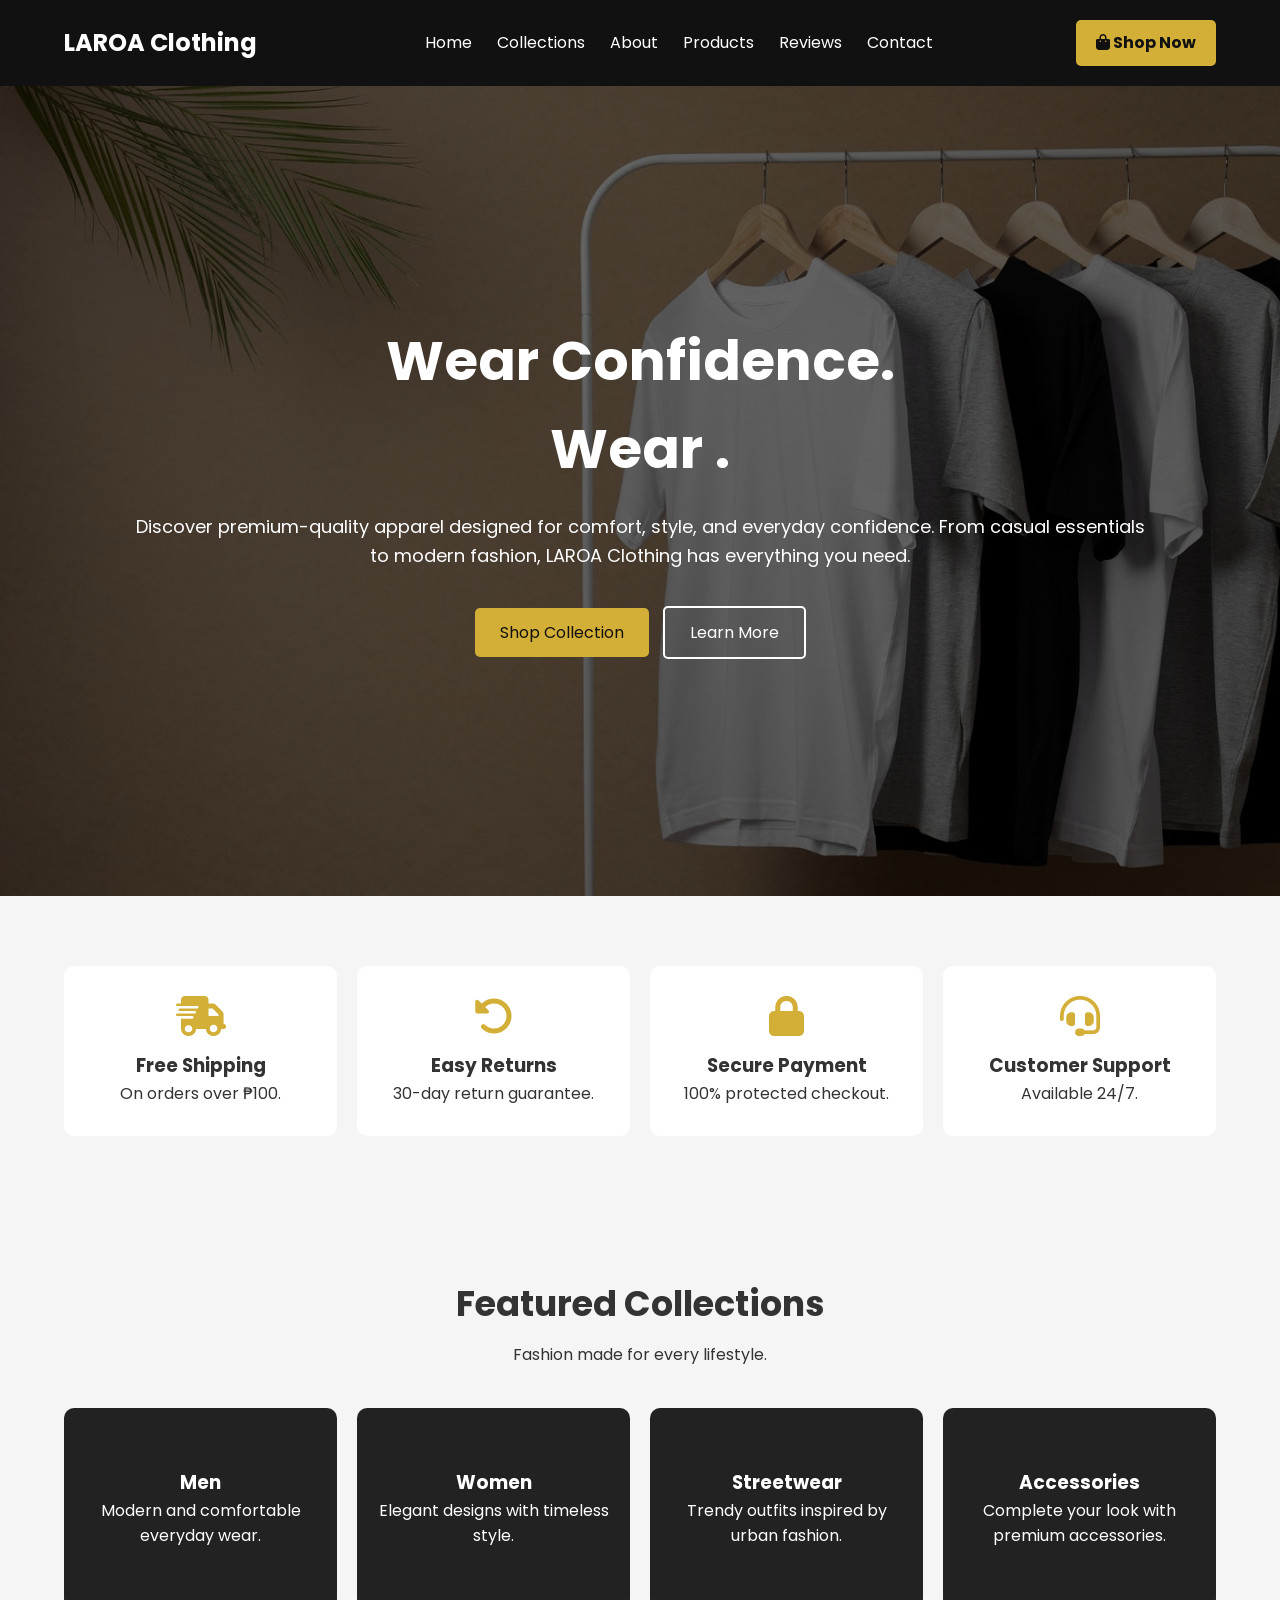
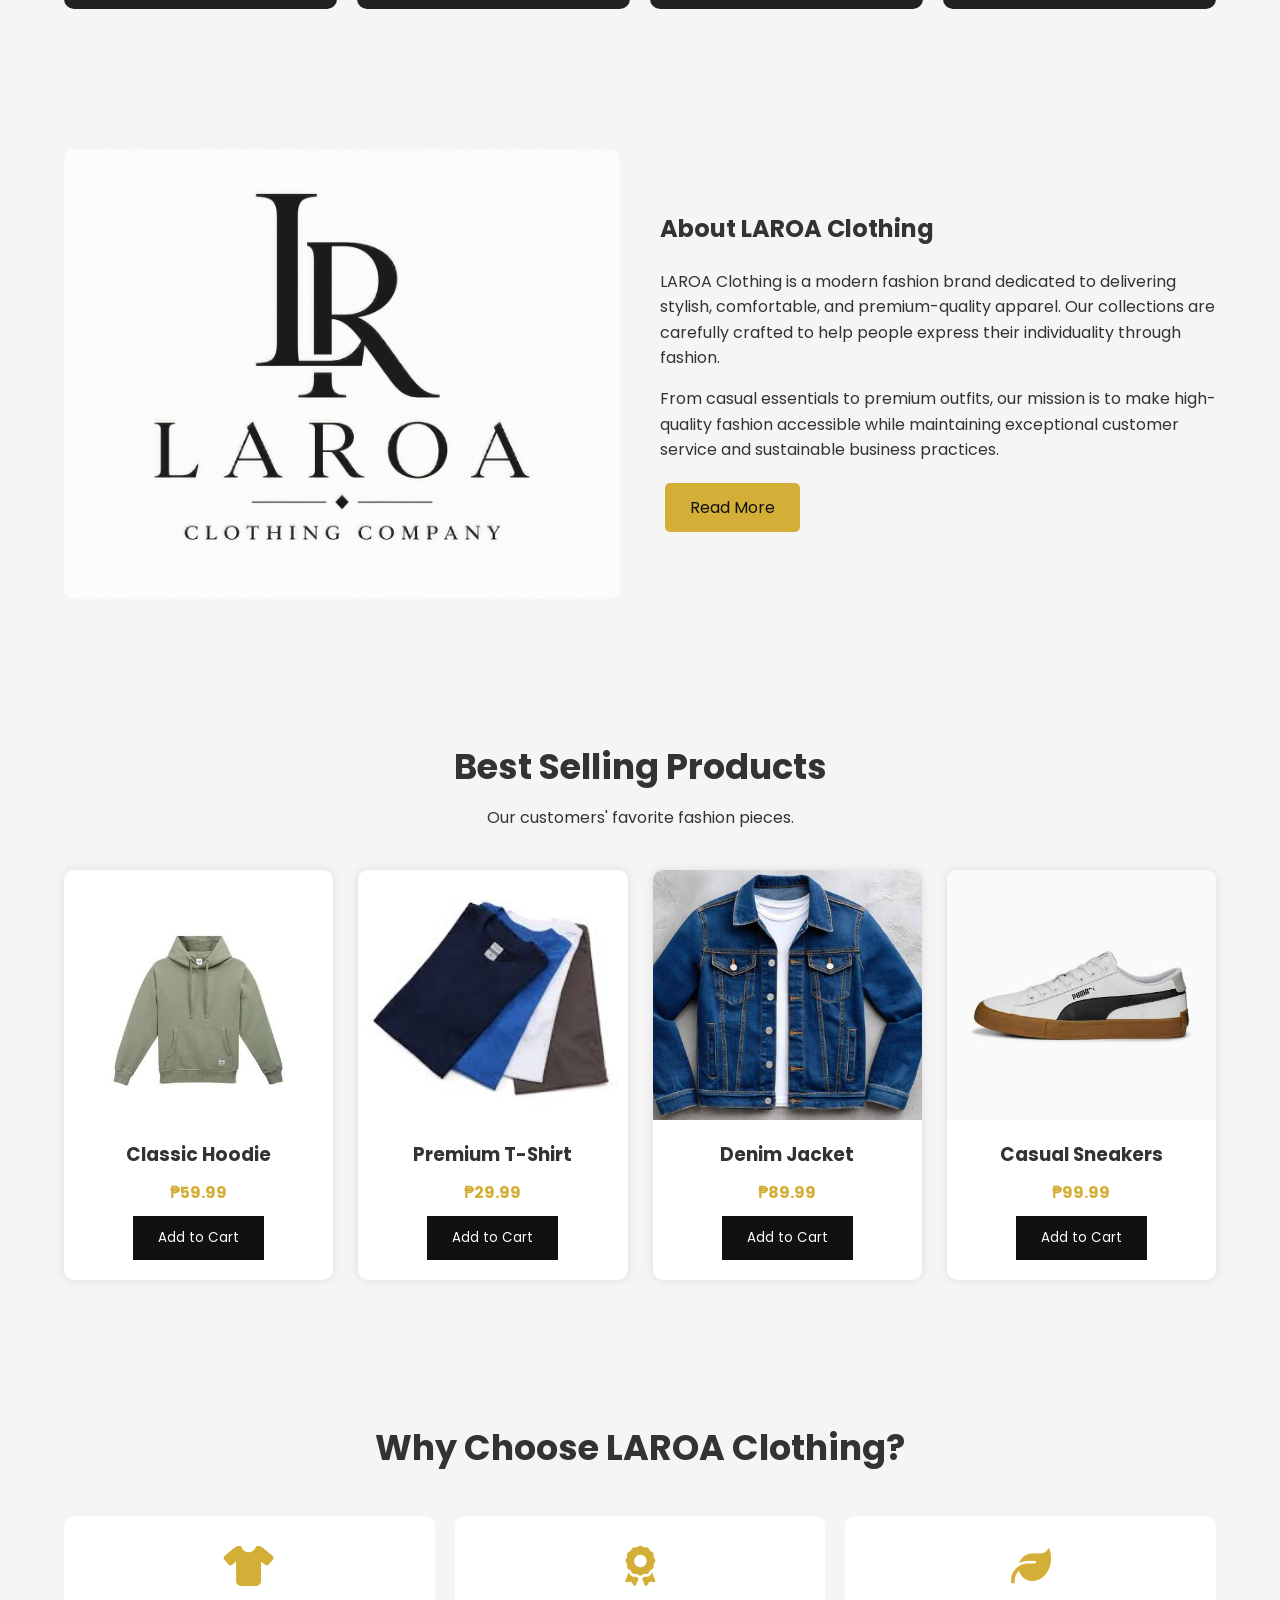
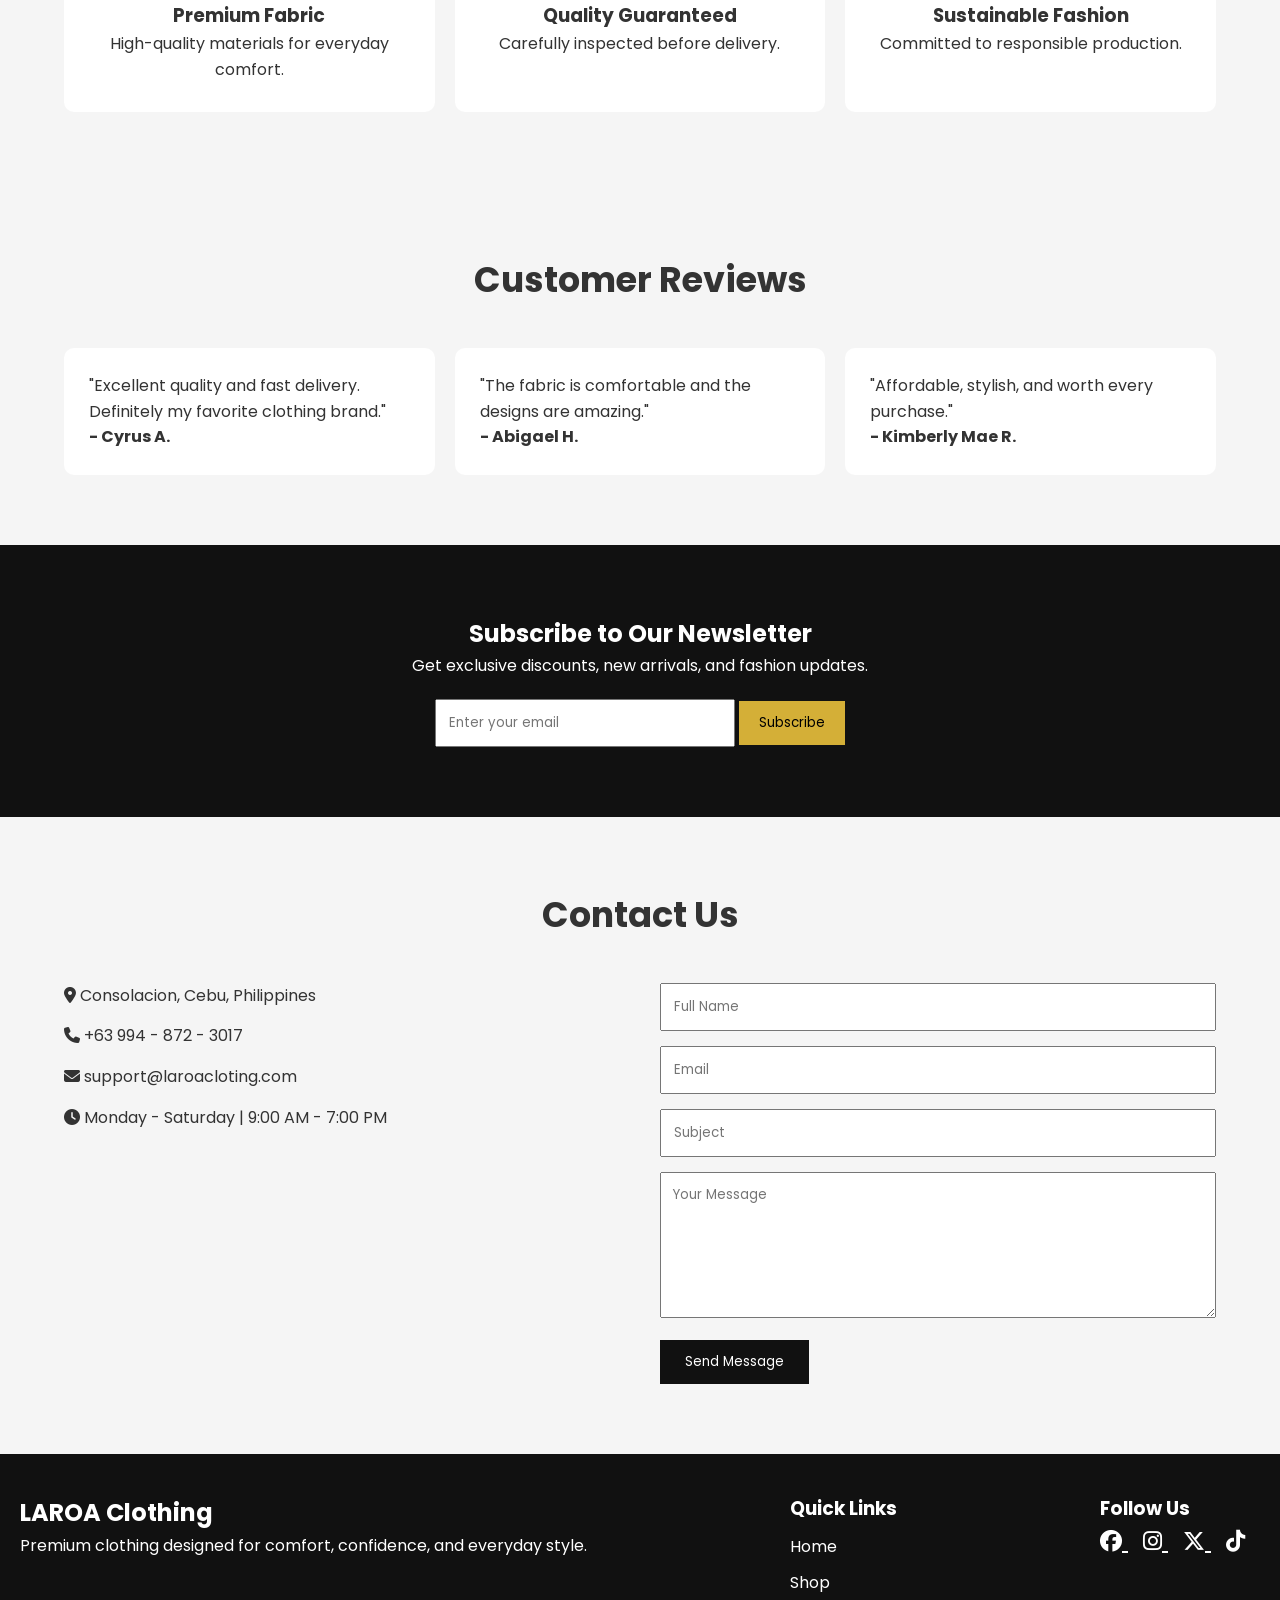
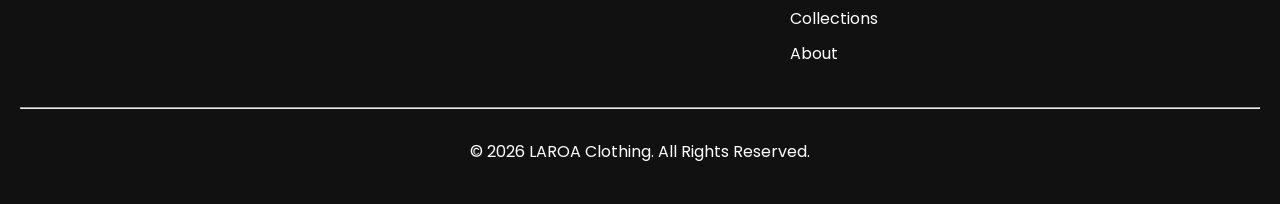
==== index.html @ a58847c3 "Company Web Page" ====
<!DOCTYPE html>
<html lang="en">
<head>
    <meta charset="UTF-8">
    <meta name="viewport" content="width=device-width, initial-scale=1.0">
    <title>LAROA Clothing | Premium Fashion</title>

    <link rel="stylesheet" href="css/style.css">

    <link rel="preconnect" href="https://fonts.googleapis.com">
    <link rel="preconnect" href="https://fonts.gstatic.com" crossorigin>

    <link href="https://fonts.googleapis.com/css2?family=Poppins:wght@300;400;500;600;700;800&display=swap" rel="stylesheet">

    <link rel="stylesheet"
    href="https://cdnjs.cloudflare.com/ajax/libs/font-awesome/6.6.0/css/all.min.css">
</head>
<body>

<!-- ================= HEADER ================= -->

<header>
    <div class="container">

        <div class="logo">
            <h2>LAROA Clothing</h2>
        </div>

        <nav>
            <ul>
                <li><a href="#home">Home</a></li>
                <li><a href="#collection">Collections</a></li>
                <li><a href="#about">About</a></li>
                <li><a href="#products">Products</a></li>
                <li><a href="#testimonials">Reviews</a></li>
                <li><a href="#contact">Contact</a></li>
            </ul>
        </nav>

        <a href="#" class="shop-btn">
            <i class="fa-solid fa-bag-shopping"></i>
            Shop Now
        </a>

    </div>
</header>

<!-- ================= HERO ================= -->

<section class="hero" id="home">

    <div class="hero-content">

        <h1>Wear Confidence.<br>Wear .</h1>

        <p>
            Discover premium-quality apparel designed for comfort,
            style, and everyday confidence. From casual essentials
            to modern fashion, LAROA Clothing has everything you need.
        </p>

        <div class="hero-buttons">
            <a href="#products" class="btn">Shop Collection</a>
            <a href="#about" class="btn-outline">Learn More</a>
        </div>

    </div>

</section>

<!-- ================= FEATURES ================= -->

<section class="features">

    <div class="container">

        <div class="feature">
            <i class="fa-solid fa-truck-fast"></i>
            <h3>Free Shipping</h3>
            <p>On orders over ₱100.</p>
        </div>

        <div class="feature">
            <i class="fa-solid fa-rotate-left"></i>
            <h3>Easy Returns</h3>
            <p>30-day return guarantee.</p>
        </div>

        <div class="feature">
            <i class="fa-solid fa-lock"></i>
            <h3>Secure Payment</h3>
            <p>100% protected checkout.</p>
        </div>

        <div class="feature">
            <i class="fa-solid fa-headset"></i>
            <h3>Customer Support</h3>
            <p>Available 24/7.</p>
        </div>

    </div>

</section>

<!-- ================= COLLECTIONS ================= -->

<section id="collection" class="collection">

    <div class="section-title">
        <h2>Featured Collections</h2>
        <p>Fashion made for every lifestyle.</p>
    </div>

    <div class="collection-grid">

        <div class="collection-card">
            <h3>Men</h3>
            <p>Modern and comfortable everyday wear.</p>
        </div>

        <div class="collection-card">
            <h3>Women</h3>
            <p>Elegant designs with timeless style.</p>
        </div>

        <div class="collection-card">
            <h3>Streetwear</h3>
            <p>Trendy outfits inspired by urban fashion.</p>
        </div>

        <div class="collection-card">
            <h3>Accessories</h3>
            <p>Complete your look with premium accessories.</p>
        </div>

    </div>

</section>

<!-- ================= ABOUT ================= -->

<section class="about" id="about">

    <div class="container">

        <div class="about-image">
            <img src="images/companylogo.png" alt="About LAROA Clothing">
        </div>

        <div class="about-content">

            <h2>About LAROA Clothing</h2>

            <p>
                LAROA Clothing is a modern fashion brand dedicated to
                delivering stylish, comfortable, and premium-quality
                apparel. Our collections are carefully crafted to help
                people express their individuality through fashion.
            </p>

            <p>
                From casual essentials to premium outfits, our mission
                is to make high-quality fashion accessible while
                maintaining exceptional customer service and sustainable
                business practices.
            </p>

            <a href="#" class="btn">Read More</a>

        </div>

    </div>

</section>

<!-- ================= PRODUCTS ================= -->

<section id="products" class="products">

    <div class="section-title">
        <h2>Best Selling Products</h2>
        <p>Our customers' favorite fashion pieces.</p>
    </div>

    <div class="product-grid">

        <div class="product-card">
            <div class="product-image">
                <img src="images/classichoodie.jpg" alt="Classic Hoodie">
            </div>
            <h3>Classic Hoodie</h3>
            <p>₱59.99</p>
            <button>Add to Cart</button>
        </div>

        <div class="product-card">
            <div class="product-image">
                <img src="images/premiumt-shirts.jpg" alt="Premium T-Shirt">
            </div>
            <h3>Premium T-Shirt</h3>
            <p>₱29.99</p>
            <button>Add to Cart</button>
        </div>

        <div class="product-card">
            <div class="product-image">
                <img src="images/denimjacket.jpg" alt="Denim Jacket">
            </div>
            <h3>Denim Jacket</h3>
            <p>₱89.99</p>
            <button>Add to Cart</button>
        </div>

        <div class="product-card">
            <div class="product-image">
                <img src="images/casualsneakers.jpg" alt="Casual Sneakers">
            </div>
            <h3>Casual Sneakers</h3>
            <p>₱99.99</p>
            <button>Add to Cart</button>
        </div>

    </div>

</section>

<!-- ================= WHY CHOOSE US ================= -->

<section class="why-us">

    <div class="section-title">
        <h2>Why Choose LAROA Clothing?</h2>
    </div>

    <div class="container">

        <div class="why-card">
            <i class="fa-solid fa-shirt"></i>
            <h3>Premium Fabric</h3>
            <p>High-quality materials for everyday comfort.</p>
        </div>

        <div class="why-card">
            <i class="fa-solid fa-award"></i>
            <h3>Quality Guaranteed</h3>
            <p>Carefully inspected before delivery.</p>
        </div>

        <div class="why-card">
            <i class="fa-solid fa-leaf"></i>
            <h3>Sustainable Fashion</h3>
            <p>Committed to responsible production.</p>
        </div>

    </div>

</section>

<!-- ================= TESTIMONIALS ================= -->

<section class="testimonials" id="testimonials">

    <div class="section-title">
        <h2>Customer Reviews</h2>
    </div>

    <div class="reviews">

        <div class="review">
            <p>
                "Excellent quality and fast delivery. Definitely my
                favorite clothing brand."
            </p>
            <h4>- Cyrus A.</h4>
        </div>

        <div class="review">
            <p>
                "The fabric is comfortable and the designs are amazing."
            </p>
            <h4>- Abigael H.</h4>
        </div>

        <div class="review">
            <p>
                "Affordable, stylish, and worth every purchase."
            </p>
            <h4>- Kimberly Mae R.</h4>
        </div>

    </div>

</section>

<!-- ================= NEWSLETTER ================= -->

<section class="newsletter">

    <h2>Subscribe to Our Newsletter</h2>

    <p>
        Get exclusive discounts, new arrivals, and fashion updates.
    </p>

    <form>

        <input type="email"
        placeholder="Enter your email">

        <button type="submit">
            Subscribe
        </button>

    </form>

</section>

<!-- ================= CONTACT ================= -->

<section class="contact" id="contact">

    <div class="section-title">
        <h2>Contact Us</h2>
    </div>

    <div class="container">

        <div class="contact-info">

            <p><i class="fa-solid fa-location-dot"></i> Consolacion, Cebu, Philippines</p>

            <p><i class="fa-solid fa-phone"></i> +63 994 - 872 - 3017</p>

            <p><i class="fa-solid fa-envelope"></i> support@laroacloting.com</p>

            <p><i class="fa-solid fa-clock"></i> Monday - Saturday | 9:00 AM - 7:00 PM</p>

        </div>

        <form class="contact-form">

            <input type="text" placeholder="Full Name">

            <input type="email" placeholder="Email">

            <input type="text" placeholder="Subject">

            <textarea rows="6" placeholder="Your Message"></textarea>

            <button type="submit">Send Message</button>

        </form>

    </div>

</section>

<!-- ================= FOOTER ================= -->

<footer>

    <div class="footer-container">

        <div class="footer-logo">

            <h2>LAROA Clothing</h2>

            <p>
                Premium clothing designed for comfort,
                confidence, and everyday style.
            </p>

        </div>

        <div class="footer-links">

            <h3>Quick Links</h3>

            <ul>
                <li><a href="#">Home</a></li>
                <li><a href="#">Shop</a></li>
                <li><a href="#">Collections</a></li>
                <li><a href="#">About</a></li>
            </ul>

        </div>

        <div class="footer-social">

            <h3>Follow Us</h3>

            <a href="https://www.facebook.com/elissonzxc.laroa" target="_blank">
    <i class="fab fa-facebook"></i>
</a>
            <a href="https://www.instagram.com/xlys_n/" target="_blank">
    <i class="fab fa-instagram"></i>
</a>
            <a href="https://x.com/Elyyssson" target="_blank">
    <i class="fab fa-x-twitter"></i>
</a>
            <a href="https://www.tiktok.com/@elysonnn_" target="_blank">
    <i class="fab fa-tiktok"></i>
</a>

        </div>

    </div>

    <hr>

    <p class="copyright">
        © 2026 LAROA Clothing. All Rights Reserved.
    </p>

</footer>

<script src="script.js"></script>

</body>
</html>
---- css/style.css ----
/* Google Font */
*{
    margin:0;
    padding:0;
    box-sizing:border-box;
    font-family:'Poppins',sans-serif;
}

body{
    background:#f5f5f5;
    color:#333;
    line-height:1.6;
}

/* Container */
.container{
    width:90%;
    max-width:1200px;
    margin:auto;
}

/* Header */
header{
    background:#111;
    color:#fff;
    padding:20px 0;
    position:sticky;
    top:0;
    z-index:100;
}

header .container{
    display:flex;
    justify-content:space-between;
    align-items:center;
}

.logo h2{
    color:#fff;
}

nav ul{
    display:flex;
    list-style:none;
}

nav ul li{
    margin-left:25px;
}

nav ul li a{
    color:#fff;
    text-decoration:none;
    transition:.3s;
}

nav ul li a:hover{
    color:#d4af37;
}

.shop-btn{
    background:#d4af37;
    color:#111;
    text-decoration:none;
    padding:10px 20px;
    border-radius:5px;
    font-weight:bold;
}

.shop-btn:hover{
    background:#fff;
}

/* Hero */
/* Hero */
.hero{
    height:90vh;
    display:flex;
    justify-content:center;
    align-items:center;
    text-align:center;
    color:white;

    background-image:
        linear-gradient(rgba(0,0,0,.6), rgba(0,0,0,.6)),
        url("../images/backgroundimage.jpg");

    background-size:cover;
    background-position:center;
    background-repeat:no-repeat;
}

.hero-content{
    width:80%;
}

.hero h1{
    font-size:55px;
    margin-bottom:20px;
}

.hero p{
    font-size:18px;
    margin-bottom:30px;
}

.btn,
.btn-outline{
    display:inline-block;
    padding:12px 25px;
    text-decoration:none;
    border-radius:5px;
    margin:5px;
}

.btn{
    background:#d4af37;
    color:#111;
}

.btn:hover{
    background:white;
}

.btn-outline{
    border:2px solid white;
    color:white;
}

.btn-outline:hover{
    background:white;
    color:black;
}

/* Sections */

section{
    padding:70px 0;
}

.section-title{
    text-align:center;
    margin-bottom:40px;
}

.section-title h2{
    font-size:35px;
    margin-bottom:10px;
}

/* Features */

.features .container{
    display:grid;
    grid-template-columns:repeat(auto-fit,minmax(220px,1fr));
    gap:20px;
}

.feature{
    background:white;
    text-align:center;
    padding:30px;
    border-radius:10px;
}

.feature i{
    font-size:40px;
    color:#d4af37;
    margin-bottom:15px;
}

/* Collection */

.collection-grid{
    display:grid;
    grid-template-columns:repeat(auto-fit,minmax(250px,1fr));
    gap:20px;
    width:90%;
    margin:auto;
}

.collection-card{
    background:#222;
    color:white;
    text-align:center;
    padding:60px 20px;
    border-radius:10px;
}

.collection-card:hover{
    background:#d4af37;
    color:black;
}

/* About */

.about .container{
    display:flex;
    gap:40px;
    align-items:center;
    flex-wrap:wrap;
}

.about-image{
    flex:1;
    height:450px;
    overflow:hidden;
    border-radius:10px;
}

.about-image img{
    width:100%;
    height:100%;
    object-fit:cover;
    display:block;
}

.about-content{
    flex:1;
}

.about-content h2{
    margin-bottom:20px;
}

.about-content p{
    margin-bottom:15px;
}

/* Products */

.product-grid{
    width:90%;
    margin:auto;
    display:grid;
    grid-template-columns:repeat(auto-fit,minmax(250px,1fr));
    gap:25px;
}

.product-card{
    background:white;
    text-align:center;
    border-radius:10px;
    overflow:hidden;
    box-shadow:0 0 10px rgba(0,0,0,.1);
}

.product-image{
    width:100%;
    height:250px;
    overflow:hidden;
}

.product-image img{
    width:100%;
    height:100%;
    object-fit:cover;
    display:block;
}

.product-card h3{
    margin-top:20px;
}

.product-card p{
    color:#d4af37;
    font-weight:bold;
    margin:10px 0;
}

.product-card button{
    background:#111;
    color:white;
    border:none;
    padding:12px 25px;
    margin-bottom:20px;
    cursor:pointer;
}

.product-card button:hover{
    background:#d4af37;
    color:black;
}

/* Why Us */

.why-us .container{
    display:grid;
    grid-template-columns:repeat(auto-fit,minmax(250px,1fr));
    gap:20px;
}

.why-card{
    background:white;
    padding:30px;
    text-align:center;
    border-radius:10px;
}

.why-card i{
    font-size:40px;
    color:#d4af37;
    margin-bottom:15px;
}

/* Reviews */

.reviews{
    width:90%;
    margin:auto;
    display:grid;
    grid-template-columns:repeat(auto-fit,minmax(280px,1fr));
    gap:20px;
}

.review{
    background:white;
    padding:25px;
    border-radius:10px;
}

/* Newsletter */

.newsletter{
    background:#111;
    color:white;
    text-align:center;
}

.newsletter input{
    width:300px;
    padding:12px;
    margin-top:20px;
}

.newsletter button{
    padding:12px 20px;
    background:#d4af37;
    border:none;
    cursor:pointer;
}

/* Contact */

.contact .container{
    display:flex;
    gap:40px;
    flex-wrap:wrap;
}

.contact-info{
    flex:1;
}

.contact-info p{
    margin-bottom:15px;
}

.contact-form{
    flex:1;
}

.contact-form input,
.contact-form textarea{
    width:100%;
    padding:12px;
    margin-bottom:15px;
}

.contact-form button{
    background:#111;
    color:white;
    border:none;
    padding:12px 25px;
    cursor:pointer;
}

.contact-form button:hover{
    background:#d4af37;
    color:black;
}

/* Footer */

footer{
    background:#111;
    color:white;
    padding:40px 20px;
}

.footer-container{
    display:flex;
    justify-content:space-between;
    flex-wrap:wrap;
    gap:30px;
}

.footer-links ul{
    list-style:none;
}

.footer-links ul li{
    margin:10px 0;
}

.footer-links a{
    color:white;
    text-decoration:none;
}

.footer-social a{
    color:white;
    font-size:22px;
    margin-right:15px;
}

footer hr{
    margin:30px 0;
}

footer p{
    text-align:center;
}

/* Responsive */

@media(max-width:768px){

header .container{
    flex-direction:column;
}

nav ul{
    flex-direction:column;
    text-align:center;
    margin:20px 0;
}

nav ul li{
    margin:10px 0;
}

.hero h1{
    font-size:38px;
}

.about .container,
.contact .container{
    flex-direction:column;
}

.shop-btn{
    margin-top:15px;
}

}
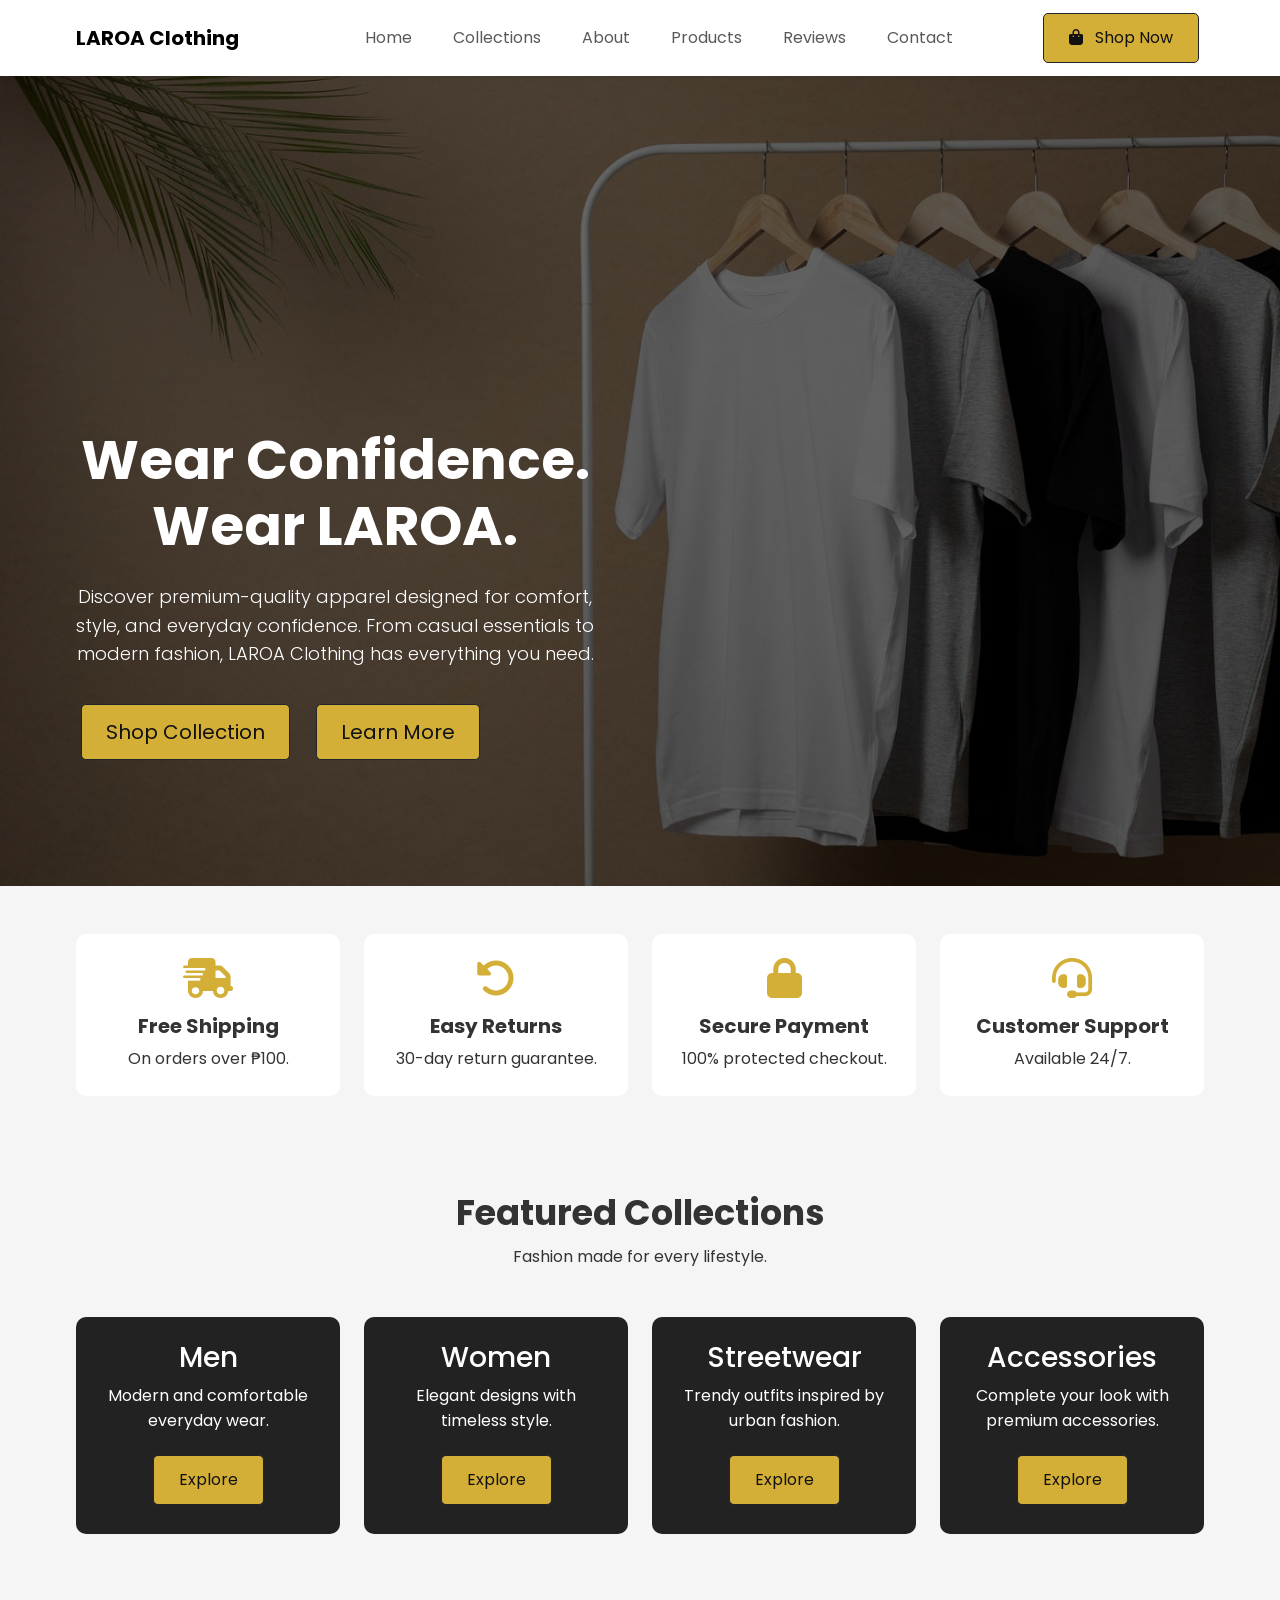
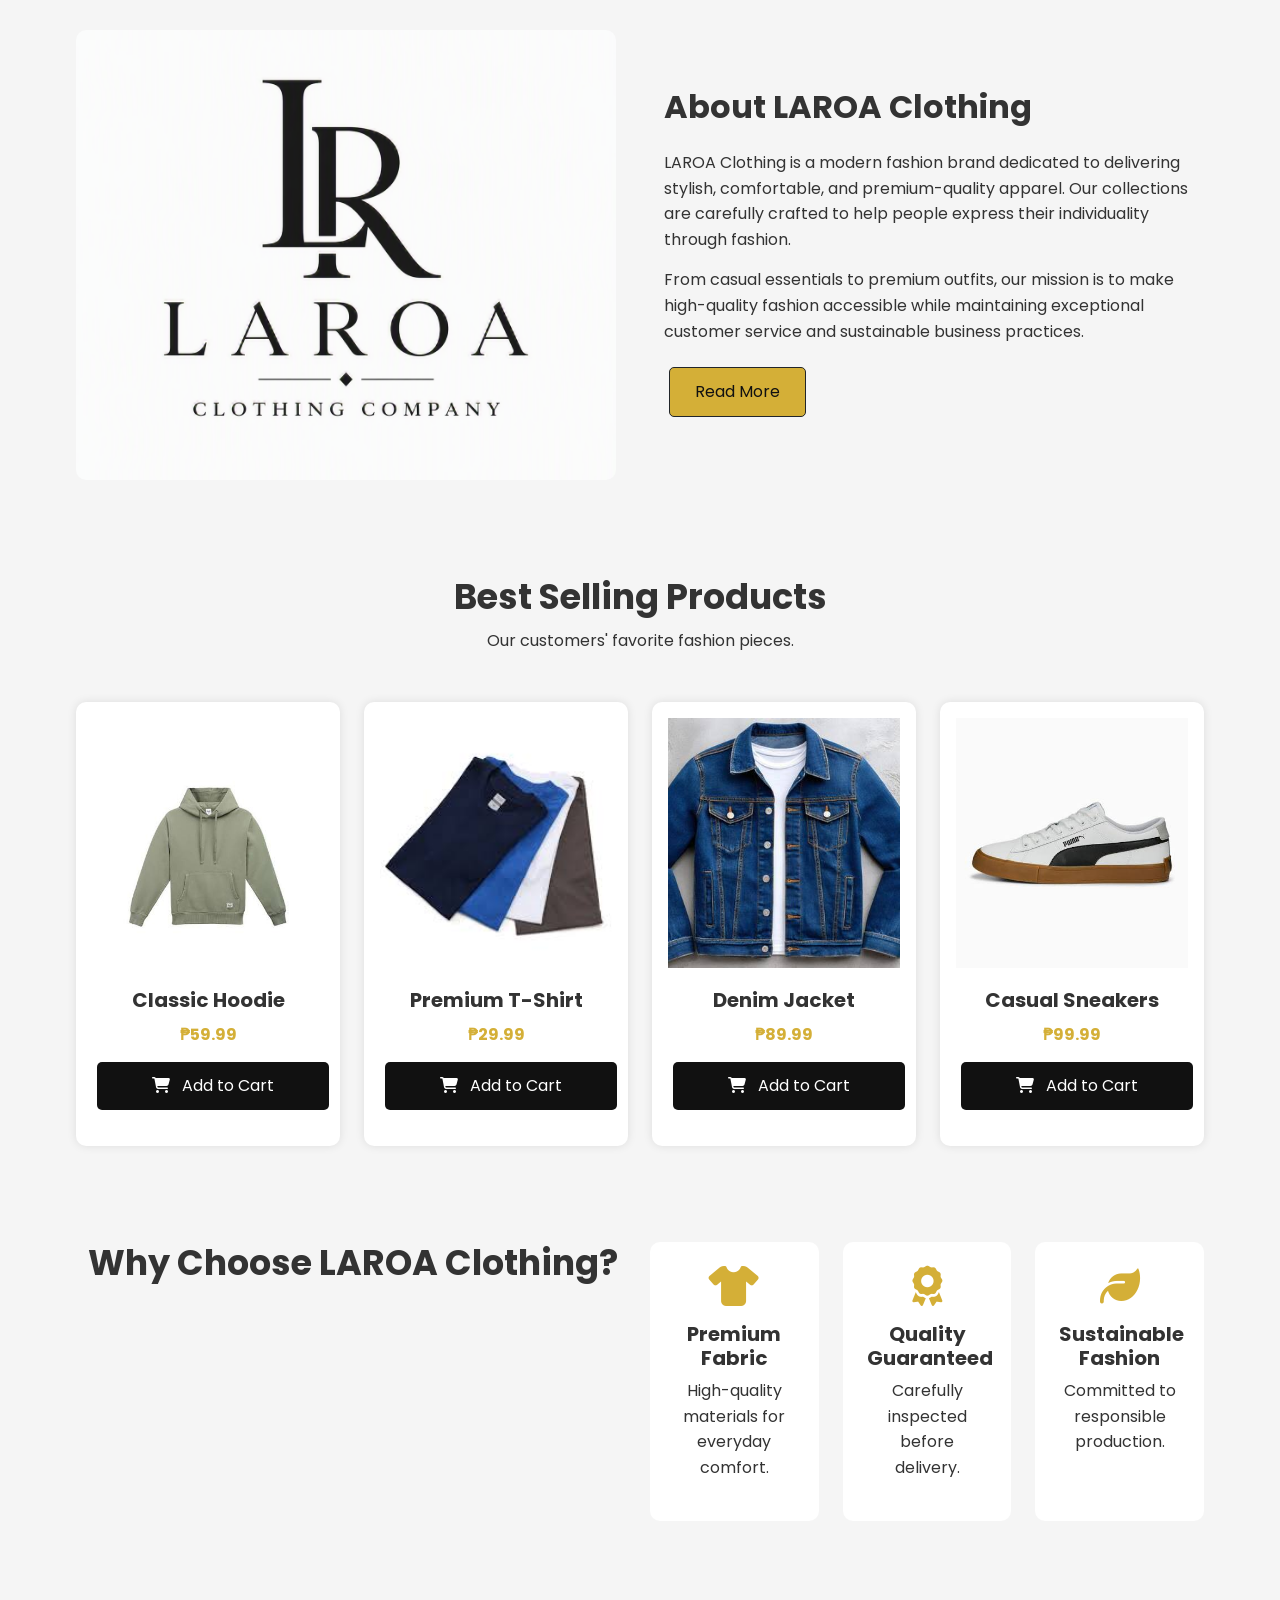
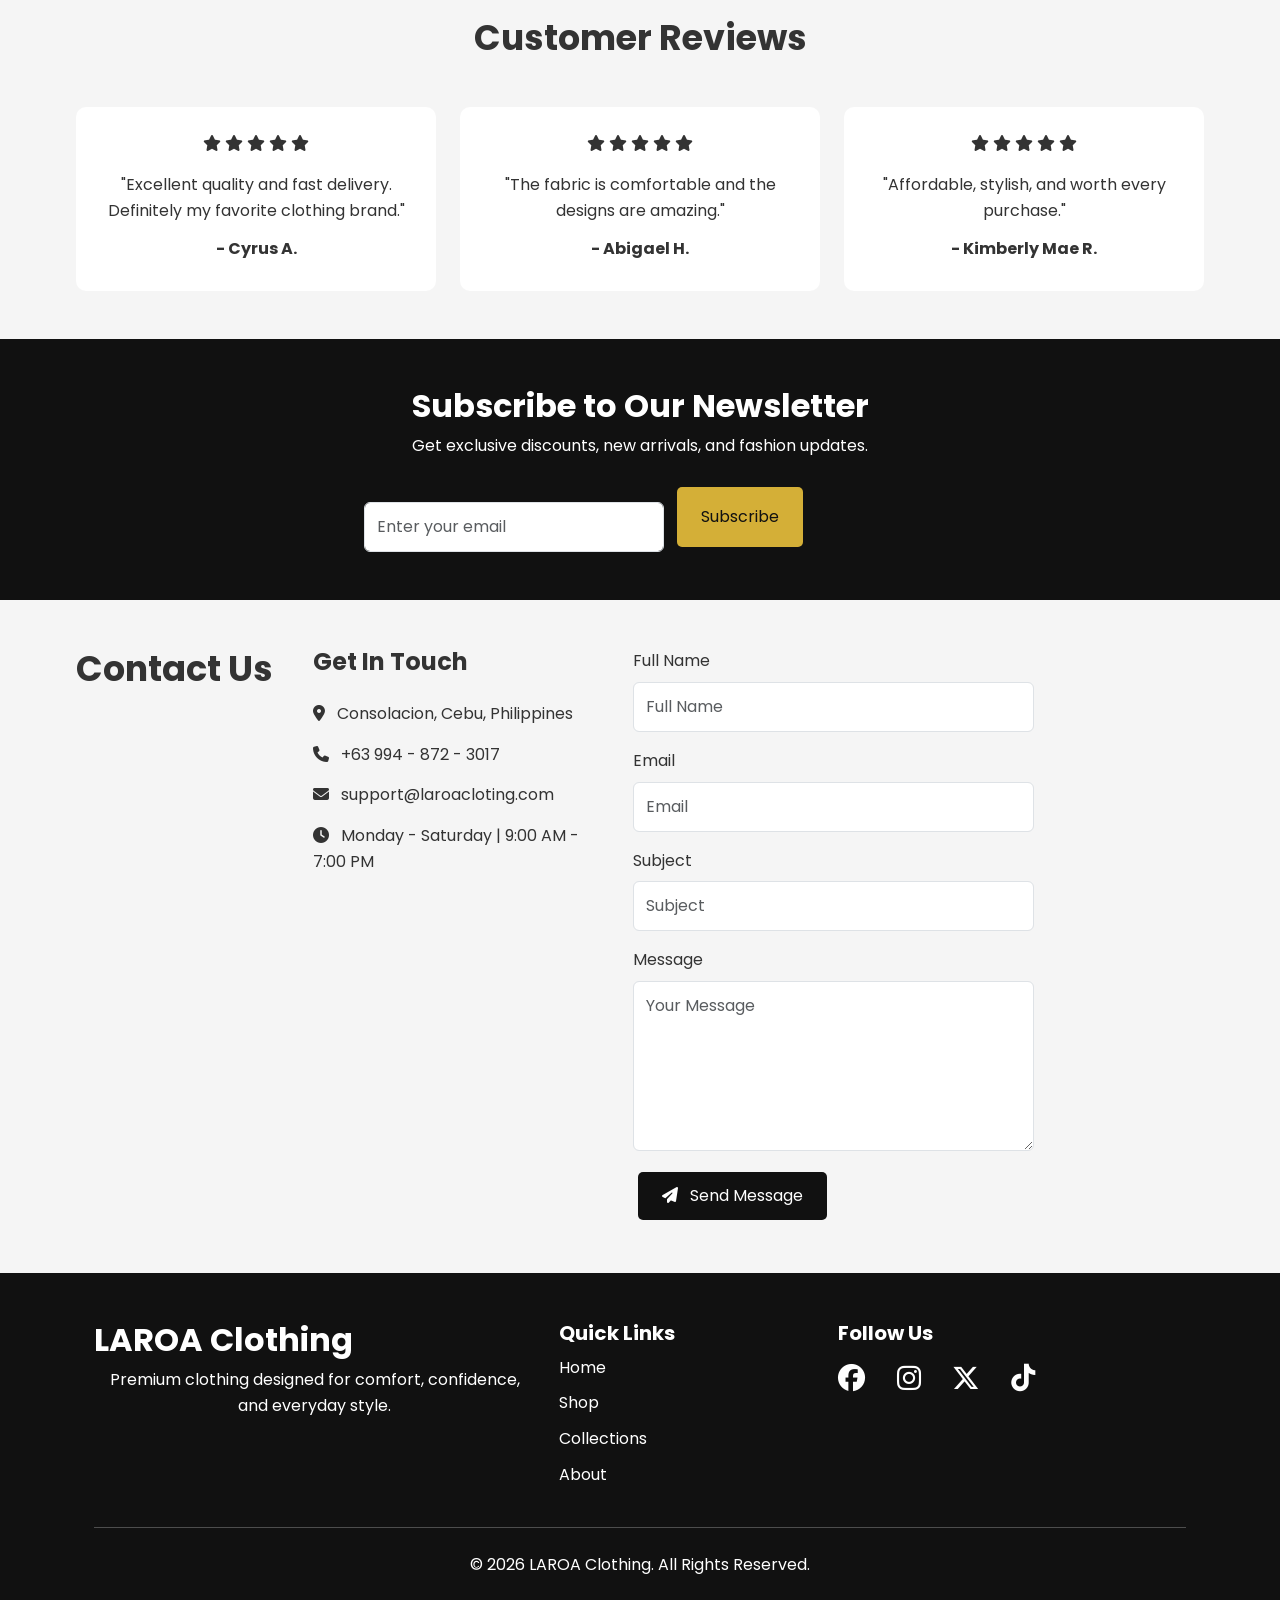
==== commit 65240735: "refactor: add bootstrap" ====
--- a/index.html
+++ b/index.html
@@ -3,169 +3,766 @@
 <head>
     <meta charset="UTF-8">
     <meta name="viewport" content="width=device-width, initial-scale=1.0">
+
     <title>LAROA Clothing | Premium Fashion</title>
 
+    <!-- Bootstrap 5 -->
+    <link href="https://cdn.jsdelivr.net/npm/bootstrap@5.3.3/dist/css/bootstrap.min.css" rel="stylesheet">
+
+    <!-- Custom CSS -->
     <link rel="stylesheet" href="css/style.css">
 
+    <!-- Google Fonts -->
     <link rel="preconnect" href="https://fonts.googleapis.com">
     <link rel="preconnect" href="https://fonts.gstatic.com" crossorigin>
 
-    <link href="https://fonts.googleapis.com/css2?family=Poppins:wght@300;400;500;600;700;800&display=swap" rel="stylesheet">
-
+    <link href="https://fonts.googleapis.com/css2?family=Poppins:wght@300;400;500;600;700;800&display=swap"
+        rel="stylesheet">
+
+    <!-- Font Awesome -->
     <link rel="stylesheet"
-    href="https://cdnjs.cloudflare.com/ajax/libs/font-awesome/6.6.0/css/all.min.css">
+        href="https://cdnjs.cloudflare.com/ajax/libs/font-awesome/6.6.0/css/all.min.css">
 </head>
+
 <body>
 
-<!-- ================= HEADER ================= -->
-
-<header>
+<!-- ================= NAVBAR ================= -->
+
+<nav class="navbar navbar-expand-lg bg-white shadow-sm sticky-top">
     <div class="container">
 
-        <div class="logo">
-            <h2>LAROA Clothing</h2>
-        </div>
-
-        <nav>
-            <ul>
-                <li><a href="#home">Home</a></li>
-                <li><a href="#collection">Collections</a></li>
-                <li><a href="#about">About</a></li>
-                <li><a href="#products">Products</a></li>
-                <li><a href="#testimonials">Reviews</a></li>
-                <li><a href="#contact">Contact</a></li>
+        <a class="navbar-brand fw-bold" href="#home">
+            LAROA Clothing
+        </a>
+
+        <button class="navbar-toggler" type="button"
+            data-bs-toggle="collapse"
+            data-bs-target="#mainNavbar"
+            aria-controls="mainNavbar"
+            aria-expanded="false"
+            aria-label="Toggle navigation">
+
+            <span class="navbar-toggler-icon"></span>
+        </button>
+
+        <div class="collapse navbar-collapse" id="mainNavbar">
+
+            <ul class="navbar-nav mx-auto mb-2 mb-lg-0">
+
+                <li class="nav-item">
+                    <a class="nav-link" href="#home">Home</a>
+                </li>
+
+                <li class="nav-item">
+                    <a class="nav-link" href="#collection">Collections</a>
+                </li>
+
+                <li class="nav-item">
+                    <a class="nav-link" href="#about">About</a>
+                </li>
+
+                <li class="nav-item">
+                    <a class="nav-link" href="#products">Products</a>
+                </li>
+
+                <li class="nav-item">
+                    <a class="nav-link" href="#testimonials">Reviews</a>
+                </li>
+
+                <li class="nav-item">
+                    <a class="nav-link" href="#contact">Contact</a>
+                </li>
+
             </ul>
-        </nav>
-
-        <a href="#" class="shop-btn">
-            <i class="fa-solid fa-bag-shopping"></i>
-            Shop Now
-        </a>
-
+
+            <a href="#products" class="btn btn-dark">
+                <i class="fa-solid fa-bag-shopping me-2"></i>
+                Shop Now
+            </a>
+
+        </div>
     </div>
-</header>
+</nav>
+
 
 <!-- ================= HERO ================= -->
 
 <section class="hero" id="home">
 
-    <div class="hero-content">
-
-        <h1>Wear Confidence.<br>Wear .</h1>
-
-        <p>
-            Discover premium-quality apparel designed for comfort,
-            style, and everyday confidence. From casual essentials
-            to modern fashion, LAROA Clothing has everything you need.
-        </p>
-
-        <div class="hero-buttons">
-            <a href="#products" class="btn">Shop Collection</a>
-            <a href="#about" class="btn-outline">Learn More</a>
+    <div class="container">
+
+        <div class="row align-items-center min-vh-100">
+
+            <div class="col-lg-7 col-md-9">
+
+                <div class="hero-content">
+
+                    <h1 class="display-3 fw-bold">
+                        Wear Confidence.
+                        <br>
+                        Wear LAROA.
+                    </h1>
+
+                    <p class="lead mt-4">
+                        Discover premium-quality apparel designed for comfort,
+                        style, and everyday confidence. From casual essentials
+                        to modern fashion, LAROA Clothing has everything you need.
+                    </p>
+
+                    <div class="d-flex flex-wrap gap-3 mt-4">
+
+                        <a href="#products" class="btn btn-dark btn-lg px-4">
+                            Shop Collection
+                        </a>
+
+                        <a href="#about" class="btn btn-outline-dark btn-lg px-4">
+                            Learn More
+                        </a>
+
+                    </div>
+
+                </div>
+
+            </div>
+
         </div>
 
     </div>
 
 </section>
 
+
 <!-- ================= FEATURES ================= -->
 
-<section class="features">
+<section class="features py-5">
 
     <div class="container">
 
-        <div class="feature">
-            <i class="fa-solid fa-truck-fast"></i>
-            <h3>Free Shipping</h3>
-            <p>On orders over ₱100.</p>
-        </div>
-
-        <div class="feature">
-            <i class="fa-solid fa-rotate-left"></i>
-            <h3>Easy Returns</h3>
-            <p>30-day return guarantee.</p>
-        </div>
-
-        <div class="feature">
-            <i class="fa-solid fa-lock"></i>
-            <h3>Secure Payment</h3>
-            <p>100% protected checkout.</p>
-        </div>
-
-        <div class="feature">
-            <i class="fa-solid fa-headset"></i>
-            <h3>Customer Support</h3>
-            <p>Available 24/7.</p>
+        <div class="row g-4 text-center">
+
+            <div class="col-12 col-sm-6 col-lg-3">
+
+                <div class="feature h-100 p-4">
+
+                    <i class="fa-solid fa-truck-fast fs-1 mb-3"></i>
+
+                    <h3 class="h5 fw-bold">
+                        Free Shipping
+                    </h3>
+
+                    <p class="mb-0">
+                        On orders over ₱100.
+                    </p>
+
+                </div>
+
+            </div>
+
+
+            <div class="col-12 col-sm-6 col-lg-3">
+
+                <div class="feature h-100 p-4">
+
+                    <i class="fa-solid fa-rotate-left fs-1 mb-3"></i>
+
+                    <h3 class="h5 fw-bold">
+                        Easy Returns
+                    </h3>
+
+                    <p class="mb-0">
+                        30-day return guarantee.
+                    </p>
+
+                </div>
+
+            </div>
+
+
+            <div class="col-12 col-sm-6 col-lg-3">
+
+                <div class="feature h-100 p-4">
+
+                    <i class="fa-solid fa-lock fs-1 mb-3"></i>
+
+                    <h3 class="h5 fw-bold">
+                        Secure Payment
+                    </h3>
+
+                    <p class="mb-0">
+                        100% protected checkout.
+                    </p>
+
+                </div>
+
+            </div>
+
+
+            <div class="col-12 col-sm-6 col-lg-3">
+
+                <div class="feature h-100 p-4">
+
+                    <i class="fa-solid fa-headset fs-1 mb-3"></i>
+
+                    <h3 class="h5 fw-bold">
+                        Customer Support
+                    </h3>
+
+                    <p class="mb-0">
+                        Available 24/7.
+                    </p>
+
+                </div>
+
+            </div>
+
         </div>
 
     </div>
 
 </section>
 
+
 <!-- ================= COLLECTIONS ================= -->
 
-<section id="collection" class="collection">
-
-    <div class="section-title">
-        <h2>Featured Collections</h2>
-        <p>Fashion made for every lifestyle.</p>
+<section id="collection" class="collection py-5">
+
+    <div class="container">
+
+        <div class="section-title text-center mb-5">
+
+            <h2 class="fw-bold">
+                Featured Collections
+            </h2>
+
+            <p>
+                Fashion made for every lifestyle.
+            </p>
+
+        </div>
+
+
+        <div class="row g-4">
+
+            <div class="col-12 col-md-6 col-lg-3">
+
+                <div class="collection-card h-100 p-4 text-center">
+
+                    <h3>
+                        Men
+                    </h3>
+
+                    <p>
+                        Modern and comfortable everyday wear.
+                    </p>
+
+                    <a href="#products" class="btn btn-outline-dark">
+                        Explore
+                    </a>
+
+                </div>
+
+            </div>
+
+
+            <div class="col-12 col-md-6 col-lg-3">
+
+                <div class="collection-card h-100 p-4 text-center">
+
+                    <h3>
+                        Women
+                    </h3>
+
+                    <p>
+                        Elegant designs with timeless style.
+                    </p>
+
+                    <a href="#products" class="btn btn-outline-dark">
+                        Explore
+                    </a>
+
+                </div>
+
+            </div>
+
+
+            <div class="col-12 col-md-6 col-lg-3">
+
+                <div class="collection-card h-100 p-4 text-center">
+
+                    <h3>
+                        Streetwear
+                    </h3>
+
+                    <p>
+                        Trendy outfits inspired by urban fashion.
+                    </p>
+
+                    <a href="#products" class="btn btn-outline-dark">
+                        Explore
+                    </a>
+
+                </div>
+
+            </div>
+
+
+            <div class="col-12 col-md-6 col-lg-3">
+
+                <div class="collection-card h-100 p-4 text-center">
+
+                    <h3>
+                        Accessories
+                    </h3>
+
+                    <p>
+                        Complete your look with premium accessories.
+                    </p>
+
+                    <a href="#products" class="btn btn-outline-dark">
+                        Explore
+                    </a>
+
+                </div>
+
+            </div>
+
+        </div>
+
     </div>
 
-    <div class="collection-grid">
-
-        <div class="collection-card">
-            <h3>Men</h3>
-            <p>Modern and comfortable everyday wear.</p>
-        </div>
-
-        <div class="collection-card">
-            <h3>Women</h3>
-            <p>Elegant designs with timeless style.</p>
-        </div>
-
-        <div class="collection-card">
-            <h3>Streetwear</h3>
-            <p>Trendy outfits inspired by urban fashion.</p>
-        </div>
-
-        <div class="collection-card">
-            <h3>Accessories</h3>
-            <p>Complete your look with premium accessories.</p>
+</section>
+
+
+<!-- ================= ABOUT ================= -->
+
+<section class="about py-5" id="about">
+
+    <div class="container">
+
+        <div class="row align-items-center g-5">
+
+            <div class="col-12 col-lg-6">
+
+                <div class="about-image text-center">
+
+                    <img src="images/companylogo.png"
+                        class="img-fluid rounded"
+                        alt="About LAROA Clothing">
+
+                </div>
+
+            </div>
+
+
+            <div class="col-12 col-lg-6">
+
+                <div class="about-content">
+
+                    <h2 class="fw-bold mb-4">
+                        About LAROA Clothing
+                    </h2>
+
+                    <p>
+                        LAROA Clothing is a modern fashion brand dedicated to
+                        delivering stylish, comfortable, and premium-quality
+                        apparel. Our collections are carefully crafted to help
+                        people express their individuality through fashion.
+                    </p>
+
+                    <p>
+                        From casual essentials to premium outfits, our mission
+                        is to make high-quality fashion accessible while
+                        maintaining exceptional customer service and sustainable
+                        business practices.
+                    </p>
+
+                    <a href="#contact" class="btn btn-dark mt-2">
+                        Read More
+                    </a>
+
+                </div>
+
+            </div>
+
         </div>
 
     </div>
 
 </section>
 
-<!-- ================= ABOUT ================= -->
-
-<section class="about" id="about">
+
+<!-- ================= PRODUCTS ================= -->
+
+<section id="products" class="products py-5">
 
     <div class="container">
 
-        <div class="about-image">
-            <img src="images/companylogo.png" alt="About LAROA Clothing">
-        </div>
-
-        <div class="about-content">
-
-            <h2>About LAROA Clothing</h2>
+        <div class="section-title text-center mb-5">
+
+            <h2 class="fw-bold">
+                Best Selling Products
+            </h2>
 
             <p>
-                LAROA Clothing is a modern fashion brand dedicated to
-                delivering stylish, comfortable, and premium-quality
-                apparel. Our collections are carefully crafted to help
-                people express their individuality through fashion.
+                Our customers' favorite fashion pieces.
             </p>
 
+        </div>
+
+
+        <div class="row g-4">
+
+            <!-- Product 1 -->
+
+            <div class="col-12 col-sm-6 col-lg-3">
+
+                <div class="product-card h-100 p-3">
+
+                    <div class="product-image mb-3">
+
+                        <img src="images/classichoodie.jpg"
+                            class="img-fluid w-100"
+                            alt="Classic Hoodie">
+
+                    </div>
+
+                    <h3 class="h5 fw-bold">
+                        Classic Hoodie
+                    </h3>
+
+                    <p class="fw-bold">
+                        ₱59.99
+                    </p>
+
+                    <button class="btn btn-dark w-100">
+                        <i class="fa-solid fa-cart-shopping me-2"></i>
+                        Add to Cart
+                    </button>
+
+                </div>
+
+            </div>
+
+
+            <!-- Product 2 -->
+
+            <div class="col-12 col-sm-6 col-lg-3">
+
+                <div class="product-card h-100 p-3">
+
+                    <div class="product-image mb-3">
+
+                        <img src="images/premiumt-shirts.jpg"
+                            class="img-fluid w-100"
+                            alt="Premium T-Shirt">
+
+                    </div>
+
+                    <h3 class="h5 fw-bold">
+                        Premium T-Shirt
+                    </h3>
+
+                    <p class="fw-bold">
+                        ₱29.99
+                    </p>
+
+                    <button class="btn btn-dark w-100">
+                        <i class="fa-solid fa-cart-shopping me-2"></i>
+                        Add to Cart
+                    </button>
+
+                </div>
+
+            </div>
+
+
+            <!-- Product 3 -->
+
+            <div class="col-12 col-sm-6 col-lg-3">
+
+                <div class="product-card h-100 p-3">
+
+                    <div class="product-image mb-3">
+
+                        <img src="images/denimjacket.jpg"
+                            class="img-fluid w-100"
+                            alt="Denim Jacket">
+
+                    </div>
+
+                    <h3 class="h5 fw-bold">
+                        Denim Jacket
+                    </h3>
+
+                    <p class="fw-bold">
+                        ₱89.99
+                    </p>
+
+                    <button class="btn btn-dark w-100">
+                        <i class="fa-solid fa-cart-shopping me-2"></i>
+                        Add to Cart
+                    </button>
+
+                </div>
+
+            </div>
+
+
+            <!-- Product 4 -->
+
+            <div class="col-12 col-sm-6 col-lg-3">
+
+                <div class="product-card h-100 p-3">
+
+                    <div class="product-image mb-3">
+
+                        <img src="images/casualsneakers.jpg"
+                            class="img-fluid w-100"
+                            alt="Casual Sneakers">
+
+                    </div>
+
+                    <h3 class="h5 fw-bold">
+                        Casual Sneakers
+                    </h3>
+
+                    <p class="fw-bold">
+                        ₱99.99
+                    </p>
+
+                    <button class="btn btn-dark w-100">
+                        <i class="fa-solid fa-cart-shopping me-2"></i>
+                        Add to Cart
+                    </button>
+
+                </div>
+
+            </div>
+
+        </div>
+
+    </div>
+
+</section>
+
+
+<!-- ================= WHY CHOOSE US ================= -->
+
+<section class="why-us py-5">
+
+    <div class="container">
+
+        <div class="section-title text-center mb-5">
+
+            <h2 class="fw-bold">
+                Why Choose LAROA Clothing?
+            </h2>
+
+        </div>
+
+
+        <div class="row g-4 justify-content-center">
+
+            <div class="col-12 col-md-6 col-lg-4">
+
+                <div class="why-card h-100 text-center p-4">
+
+                    <i class="fa-solid fa-shirt fs-1 mb-3"></i>
+
+                    <h3 class="h5 fw-bold">
+                        Premium Fabric
+                    </h3>
+
+                    <p>
+                        High-quality materials for everyday comfort.
+                    </p>
+
+                </div>
+
+            </div>
+
+
+            <div class="col-12 col-md-6 col-lg-4">
+
+                <div class="why-card h-100 text-center p-4">
+
+                    <i class="fa-solid fa-award fs-1 mb-3"></i>
+
+                    <h3 class="h5 fw-bold">
+                        Quality Guaranteed
+                    </h3>
+
+                    <p>
+                        Carefully inspected before delivery.
+                    </p>
+
+                </div>
+
+            </div>
+
+
+            <div class="col-12 col-md-6 col-lg-4">
+
+                <div class="why-card h-100 text-center p-4">
+
+                    <i class="fa-solid fa-leaf fs-1 mb-3"></i>
+
+                    <h3 class="h5 fw-bold">
+                        Sustainable Fashion
+                    </h3>
+
+                    <p>
+                        Committed to responsible production.
+                    </p>
+
+                </div>
+
+            </div>
+
+        </div>
+
+    </div>
+
+</section>
+
+
+<!-- ================= TESTIMONIALS ================= -->
+
+<section class="testimonials py-5" id="testimonials">
+
+    <div class="container">
+
+        <div class="section-title text-center mb-5">
+
+            <h2 class="fw-bold">
+                Customer Reviews
+            </h2>
+
+        </div>
+
+
+        <div class="row g-4">
+
+            <div class="col-12 col-md-6 col-lg-4">
+
+                <div class="review h-100 p-4 text-center">
+
+                    <div class="mb-3">
+                        <i class="fa-solid fa-star"></i>
+                        <i class="fa-solid fa-star"></i>
+                        <i class="fa-solid fa-star"></i>
+                        <i class="fa-solid fa-star"></i>
+                        <i class="fa-solid fa-star"></i>
+                    </div>
+
+                    <p>
+                        "Excellent quality and fast delivery. Definitely my
+                        favorite clothing brand."
+                    </p>
+
+                    <h4 class="h6 fw-bold">
+                        - Cyrus A.
+                    </h4>
+
+                </div>
+
+            </div>
+
+
+            <div class="col-12 col-md-6 col-lg-4">
+
+                <div class="review h-100 p-4 text-center">
+
+                    <div class="mb-3">
+                        <i class="fa-solid fa-star"></i>
+                        <i class="fa-solid fa-star"></i>
+                        <i class="fa-solid fa-star"></i>
+                        <i class="fa-solid fa-star"></i>
+                        <i class="fa-solid fa-star"></i>
+                    </div>
+
+                    <p>
+                        "The fabric is comfortable and the designs are amazing."
+                    </p>
+
+                    <h4 class="h6 fw-bold">
+                        - Abigael H.
+                    </h4>
+
+                </div>
+
+            </div>
+
+
+            <div class="col-12 col-md-6 col-lg-4">
+
+                <div class="review h-100 p-4 text-center">
+
+                    <div class="mb-3">
+                        <i class="fa-solid fa-star"></i>
+                        <i class="fa-solid fa-star"></i>
+                        <i class="fa-solid fa-star"></i>
+                        <i class="fa-solid fa-star"></i>
+                        <i class="fa-solid fa-star"></i>
+                    </div>
+
+                    <p>
+                        "Affordable, stylish, and worth every purchase."
+                    </p>
+
+                    <h4 class="h6 fw-bold">
+                        - Kimberly Mae R.
+                    </h4>
+
+                </div>
+
+            </div>
+
+        </div>
+
+    </div>
+
+</section>
+
+
+<!-- ================= NEWSLETTER ================= -->
+
+<section class="newsletter py-5">
+
+    <div class="container">
+
+        <div class="text-center">
+
+            <h2 class="fw-bold">
+                Subscribe to Our Newsletter
+            </h2>
+
             <p>
-                From casual essentials to premium outfits, our mission
-                is to make high-quality fashion accessible while
-                maintaining exceptional customer service and sustainable
-                business practices.
+                Get exclusive discounts, new arrivals, and fashion updates.
             </p>
 
-            <a href="#" class="btn">Read More</a>
+        </div>
+
+
+        <div class="row justify-content-center mt-4">
+
+            <div class="col-12 col-md-8 col-lg-6">
+
+                <form class="d-flex flex-column flex-sm-row gap-2">
+
+                    <input type="email"
+                        class="form-control"
+                        placeholder="Enter your email"
+                        required>
+
+                    <button type="submit"
+                        class="btn btn-dark px-4">
+                        Subscribe
+                    </button>
+
+                </form>
+
+            </div>
 
         </div>
 
@@ -173,248 +770,295 @@
 
 </section>
 
-<!-- ================= PRODUCTS ================= -->
-
-<section id="products" class="products">
-
-    <div class="section-title">
-        <h2>Best Selling Products</h2>
-        <p>Our customers' favorite fashion pieces.</p>
+
+<!-- ================= CONTACT ================= -->
+
+<section class="contact py-5" id="contact">
+
+    <div class="container">
+
+        <div class="section-title text-center mb-5">
+
+            <h2 class="fw-bold">
+                Contact Us
+            </h2>
+
+        </div>
+
+
+        <div class="row g-5 align-items-start">
+
+            <!-- Contact Information -->
+
+            <div class="col-12 col-lg-5">
+
+                <div class="contact-info">
+
+                    <h3 class="h4 fw-bold mb-4">
+                        Get In Touch
+                    </h3>
+
+                    <p>
+                        <i class="fa-solid fa-location-dot me-2"></i>
+                        Consolacion, Cebu, Philippines
+                    </p>
+
+                    <p>
+                        <i class="fa-solid fa-phone me-2"></i>
+                        +63 994 - 872 - 3017
+                    </p>
+
+                    <p>
+                        <i class="fa-solid fa-envelope me-2"></i>
+                        support@laroacloting.com
+                    </p>
+
+                    <p>
+                        <i class="fa-solid fa-clock me-2"></i>
+                        Monday - Saturday | 9:00 AM - 7:00 PM
+                    </p>
+
+                </div>
+
+            </div>
+
+
+            <!-- Contact Form -->
+
+            <div class="col-12 col-lg-7">
+
+                <form class="contact-form">
+
+                    <div class="mb-3">
+
+                        <label for="fullName" class="form-label">
+                            Full Name
+                        </label>
+
+                        <input type="text"
+                            id="fullName"
+                            class="form-control"
+                            placeholder="Full Name"
+                            required>
+
+                    </div>
+
+
+                    <div class="mb-3">
+
+                        <label for="email" class="form-label">
+                            Email
+                        </label>
+
+                        <input type="email"
+                            id="email"
+                            class="form-control"
+                            placeholder="Email"
+                            required>
+
+                    </div>
+
+
+                    <div class="mb-3">
+
+                        <label for="subject" class="form-label">
+                            Subject
+                        </label>
+
+                        <input type="text"
+                            id="subject"
+                            class="form-control"
+                            placeholder="Subject"
+                            required>
+
+                    </div>
+
+
+                    <div class="mb-3">
+
+                        <label for="message" class="form-label">
+                            Message
+                        </label>
+
+                        <textarea id="message"
+                            class="form-control"
+                            rows="6"
+                            placeholder="Your Message"
+                            required></textarea>
+
+                    </div>
+
+
+                    <button type="submit"
+                        class="btn btn-dark px-4">
+                        <i class="fa-solid fa-paper-plane me-2"></i>
+                        Send Message
+                    </button>
+
+                </form>
+
+            </div>
+
+        </div>
+
     </div>
 
-    <div class="product-grid">
-
-        <div class="product-card">
-            <div class="product-image">
-                <img src="images/classichoodie.jpg" alt="Classic Hoodie">
-            </div>
-            <h3>Classic Hoodie</h3>
-            <p>₱59.99</p>
-            <button>Add to Cart</button>
-        </div>
-
-        <div class="product-card">
-            <div class="product-image">
-                <img src="images/premiumt-shirts.jpg" alt="Premium T-Shirt">
-            </div>
-            <h3>Premium T-Shirt</h3>
-            <p>₱29.99</p>
-            <button>Add to Cart</button>
-        </div>
-
-        <div class="product-card">
-            <div class="product-image">
-                <img src="images/denimjacket.jpg" alt="Denim Jacket">
-            </div>
-            <h3>Denim Jacket</h3>
-            <p>₱89.99</p>
-            <button>Add to Cart</button>
-        </div>
-
-        <div class="product-card">
-            <div class="product-image">
-                <img src="images/casualsneakers.jpg" alt="Casual Sneakers">
-            </div>
-            <h3>Casual Sneakers</h3>
-            <p>₱99.99</p>
-            <button>Add to Cart</button>
+</section>
+
+
+<!-- ================= FOOTER ================= -->
+
+<footer class="py-5">
+
+    <div class="container">
+
+        <div class="row g-4">
+
+            <!-- Footer Logo -->
+
+            <div class="col-12 col-md-6 col-lg-5">
+
+                <div class="footer-logo">
+
+                    <h2 class="fw-bold">
+                        LAROA Clothing
+                    </h2>
+
+                    <p>
+                        Premium clothing designed for comfort,
+                        confidence, and everyday style.
+                    </p>
+
+                </div>
+
+            </div>
+
+
+            <!-- Footer Links -->
+
+            <div class="col-6 col-md-3 col-lg-3">
+
+                <div class="footer-links">
+
+                    <h3 class="h5 fw-bold">
+                        Quick Links
+                    </h3>
+
+                    <ul class="list-unstyled">
+
+                        <li class="mb-2">
+                            <a href="#home">
+                                Home
+                            </a>
+                        </li>
+
+                        <li class="mb-2">
+                            <a href="#products">
+                                Shop
+                            </a>
+                        </li>
+
+                        <li class="mb-2">
+                            <a href="#collection">
+                                Collections
+                            </a>
+                        </li>
+
+                        <li class="mb-2">
+                            <a href="#about">
+                                About
+                            </a>
+                        </li>
+
+                    </ul>
+
+                </div>
+
+            </div>
+
+
+            <!-- Social Media -->
+
+            <div class="col-6 col-md-3 col-lg-4">
+
+                <div class="footer-social">
+
+                    <h3 class="h5 fw-bold">
+                        Follow Us
+                    </h3>
+
+                    <div class="d-flex gap-3 mt-3">
+
+                        <a href="https://www.facebook.com/elissonzxc.laroa"
+                            target="_blank"
+                            rel="noopener noreferrer"
+                            aria-label="Facebook">
+
+                            <i class="fab fa-facebook fa-lg"></i>
+
+                        </a>
+
+
+                        <a href="https://www.instagram.com/xlys_n/"
+                            target="_blank"
+                            rel="noopener noreferrer"
+                            aria-label="Instagram">
+
+                            <i class="fab fa-instagram fa-lg"></i>
+
+                        </a>
+
+
+                        <a href="https://x.com/Elyyssson"
+                            target="_blank"
+                            rel="noopener noreferrer"
+                            aria-label="X">
+
+                            <i class="fab fa-x-twitter fa-lg"></i>
+
+                        </a>
+
+
+                        <a href="https://www.tiktok.com/@elysonnn_"
+                            target="_blank"
+                            rel="noopener noreferrer"
+                            aria-label="TikTok">
+
+                            <i class="fab fa-tiktok fa-lg"></i>
+
+                        </a>
+
+                    </div>
+
+                </div>
+
+            </div>
+
+        </div>
+
+
+        <hr class="my-4">
+
+
+        <div class="text-center">
+
+            <p class="copyright mb-0">
+                © 2026 LAROA Clothing. All Rights Reserved.
+            </p>
+
         </div>
 
     </div>
 
-</section>
-
-<!-- ================= WHY CHOOSE US ================= -->
-
-<section class="why-us">
-
-    <div class="section-title">
-        <h2>Why Choose LAROA Clothing?</h2>
-    </div>
-
-    <div class="container">
-
-        <div class="why-card">
-            <i class="fa-solid fa-shirt"></i>
-            <h3>Premium Fabric</h3>
-            <p>High-quality materials for everyday comfort.</p>
-        </div>
-
-        <div class="why-card">
-            <i class="fa-solid fa-award"></i>
-            <h3>Quality Guaranteed</h3>
-            <p>Carefully inspected before delivery.</p>
-        </div>
-
-        <div class="why-card">
-            <i class="fa-solid fa-leaf"></i>
-            <h3>Sustainable Fashion</h3>
-            <p>Committed to responsible production.</p>
-        </div>
-
-    </div>
-
-</section>
-
-<!-- ================= TESTIMONIALS ================= -->
-
-<section class="testimonials" id="testimonials">
-
-    <div class="section-title">
-        <h2>Customer Reviews</h2>
-    </div>
-
-    <div class="reviews">
-
-        <div class="review">
-            <p>
-                "Excellent quality and fast delivery. Definitely my
-                favorite clothing brand."
-            </p>
-            <h4>- Cyrus A.</h4>
-        </div>
-
-        <div class="review">
-            <p>
-                "The fabric is comfortable and the designs are amazing."
-            </p>
-            <h4>- Abigael H.</h4>
-        </div>
-
-        <div class="review">
-            <p>
-                "Affordable, stylish, and worth every purchase."
-            </p>
-            <h4>- Kimberly Mae R.</h4>
-        </div>
-
-    </div>
-
-</section>
-
-<!-- ================= NEWSLETTER ================= -->
-
-<section class="newsletter">
-
-    <h2>Subscribe to Our Newsletter</h2>
-
-    <p>
-        Get exclusive discounts, new arrivals, and fashion updates.
-    </p>
-
-    <form>
-
-        <input type="email"
-        placeholder="Enter your email">
-
-        <button type="submit">
-            Subscribe
-        </button>
-
-    </form>
-
-</section>
-
-<!-- ================= CONTACT ================= -->
-
-<section class="contact" id="contact">
-
-    <div class="section-title">
-        <h2>Contact Us</h2>
-    </div>
-
-    <div class="container">
-
-        <div class="contact-info">
-
-            <p><i class="fa-solid fa-location-dot"></i> Consolacion, Cebu, Philippines</p>
-
-            <p><i class="fa-solid fa-phone"></i> +63 994 - 872 - 3017</p>
-
-            <p><i class="fa-solid fa-envelope"></i> support@laroacloting.com</p>
-
-            <p><i class="fa-solid fa-clock"></i> Monday - Saturday | 9:00 AM - 7:00 PM</p>
-
-        </div>
-
-        <form class="contact-form">
-
-            <input type="text" placeholder="Full Name">
-
-            <input type="email" placeholder="Email">
-
-            <input type="text" placeholder="Subject">
-
-            <textarea rows="6" placeholder="Your Message"></textarea>
-
-            <button type="submit">Send Message</button>
-
-        </form>
-
-    </div>
-
-</section>
-
-<!-- ================= FOOTER ================= -->
-
-<footer>
-
-    <div class="footer-container">
-
-        <div class="footer-logo">
-
-            <h2>LAROA Clothing</h2>
-
-            <p>
-                Premium clothing designed for comfort,
-                confidence, and everyday style.
-            </p>
-
-        </div>
-
-        <div class="footer-links">
-
-            <h3>Quick Links</h3>
-
-            <ul>
-                <li><a href="#">Home</a></li>
-                <li><a href="#">Shop</a></li>
-                <li><a href="#">Collections</a></li>
-                <li><a href="#">About</a></li>
-            </ul>
-
-        </div>
-
-        <div class="footer-social">
-
-            <h3>Follow Us</h3>
-
-            <a href="https://www.facebook.com/elissonzxc.laroa" target="_blank">
-    <i class="fab fa-facebook"></i>
-</a>
-            <a href="https://www.instagram.com/xlys_n/" target="_blank">
-    <i class="fab fa-instagram"></i>
-</a>
-            <a href="https://x.com/Elyyssson" target="_blank">
-    <i class="fab fa-x-twitter"></i>
-</a>
-            <a href="https://www.tiktok.com/@elysonnn_" target="_blank">
-    <i class="fab fa-tiktok"></i>
-</a>
-
-        </div>
-
-    </div>
-
-    <hr>
-
-    <p class="copyright">
-        © 2026 LAROA Clothing. All Rights Reserved.
-    </p>
-
 </footer>
 
+
+<!-- ================= JAVASCRIPT ================= -->
+
 <script src="script.js"></script>
+
+<!-- Bootstrap 5 JavaScript -->
+<script src="https://cdn.jsdelivr.net/npm/bootstrap@5.3.3/dist/js/bootstrap.bundle.min.js"></script>
 
 </body>
 </html>
